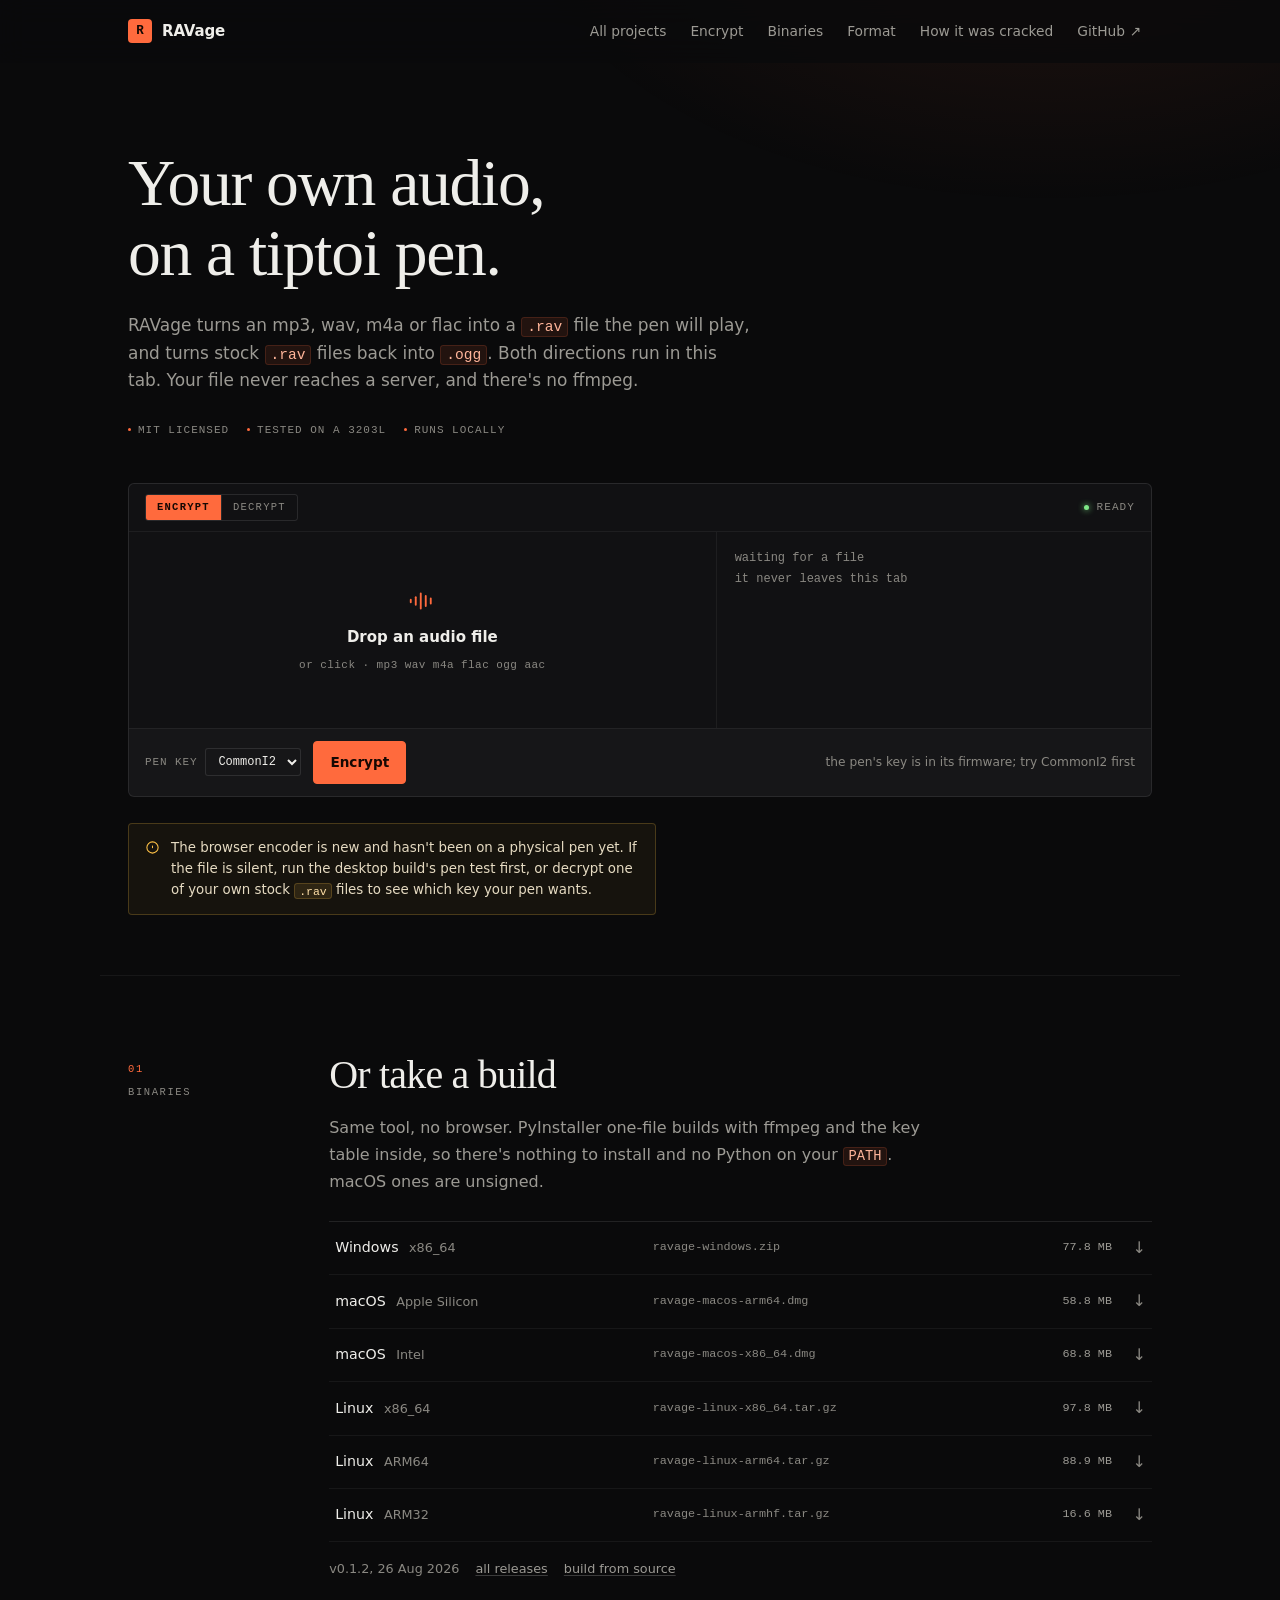
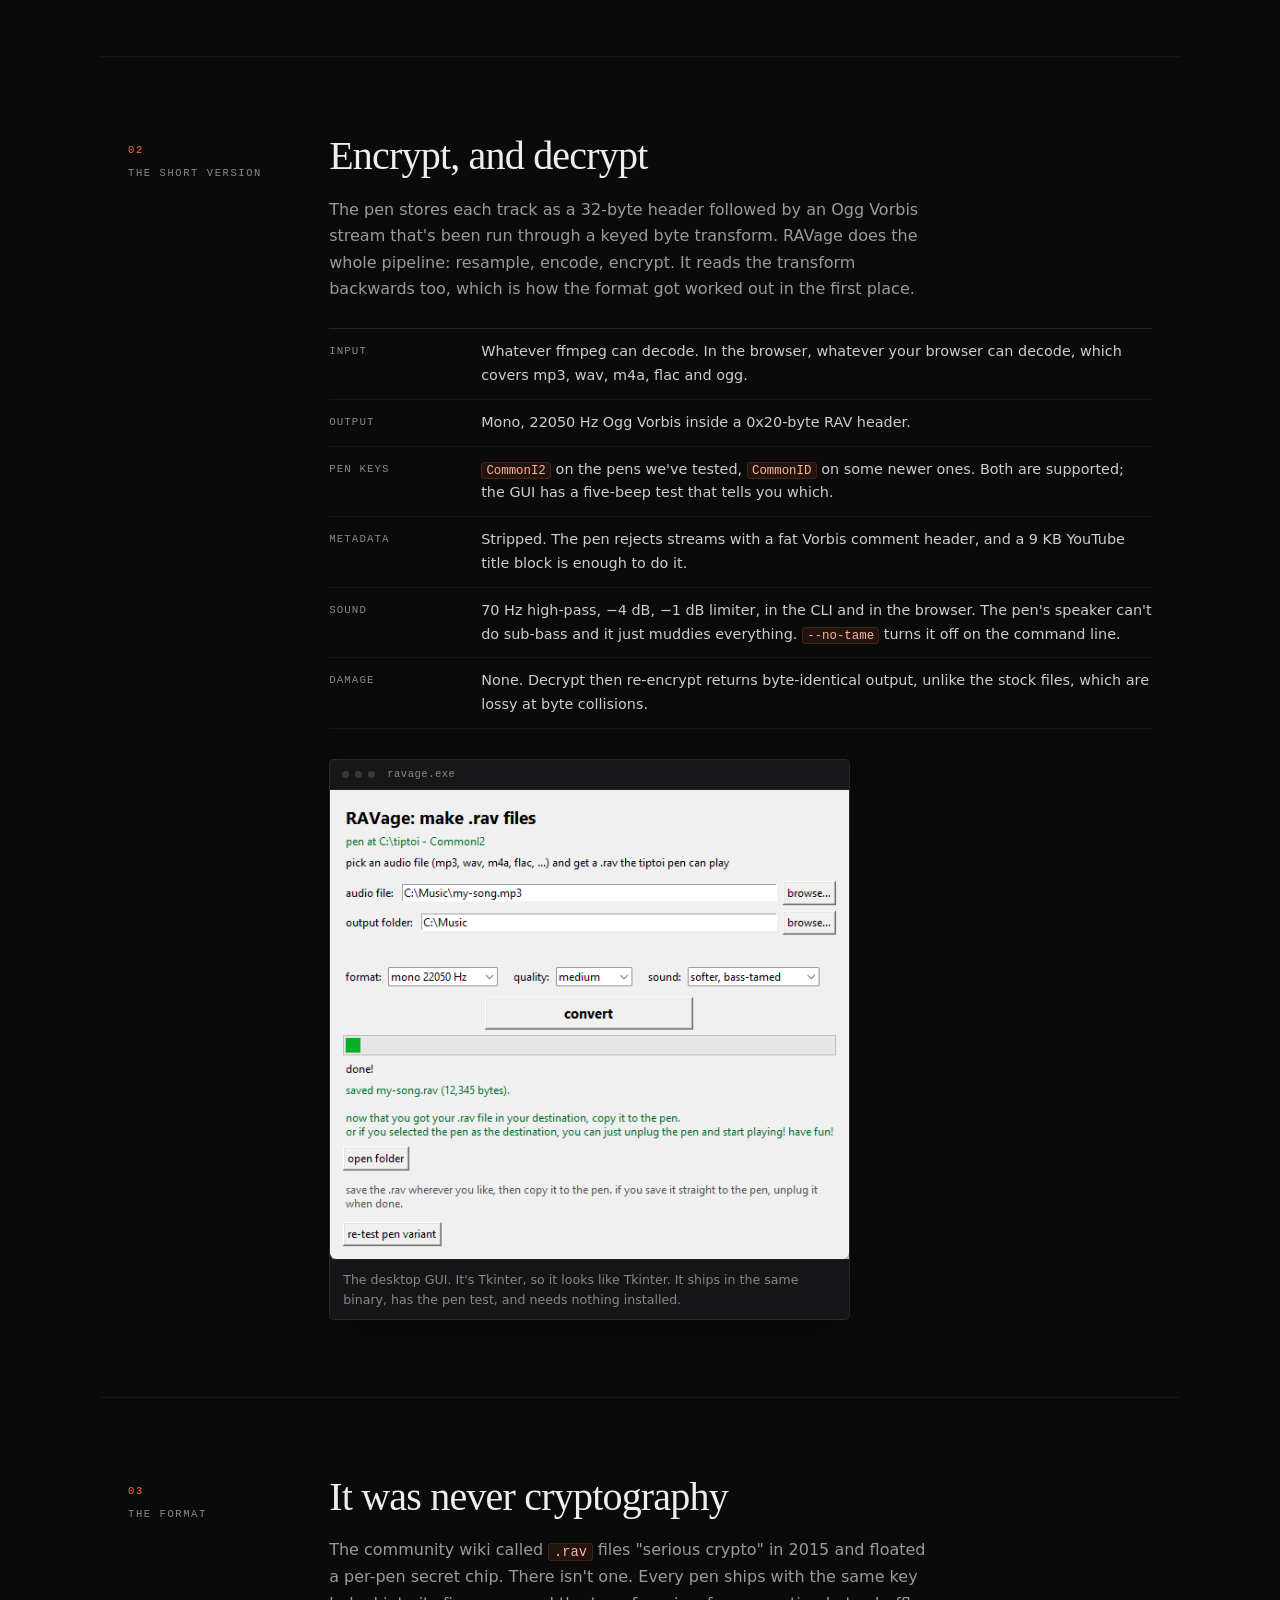
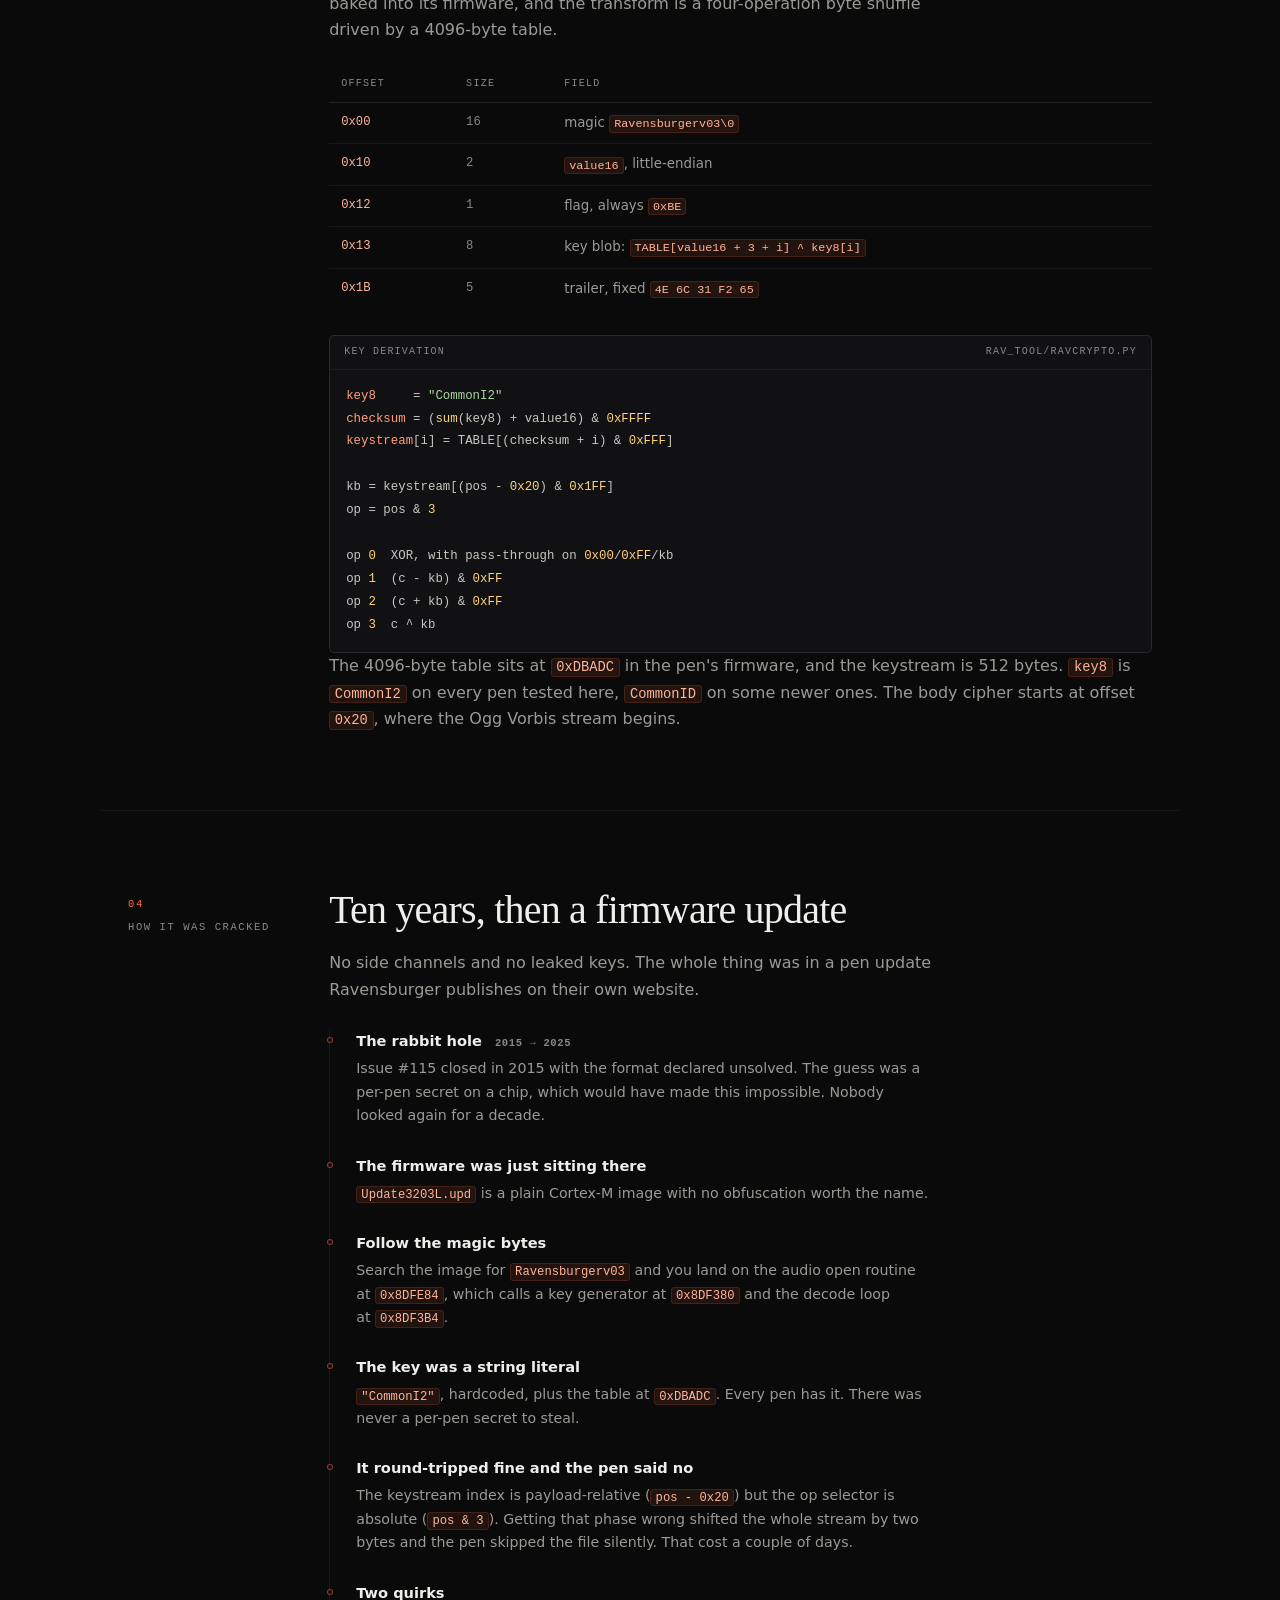
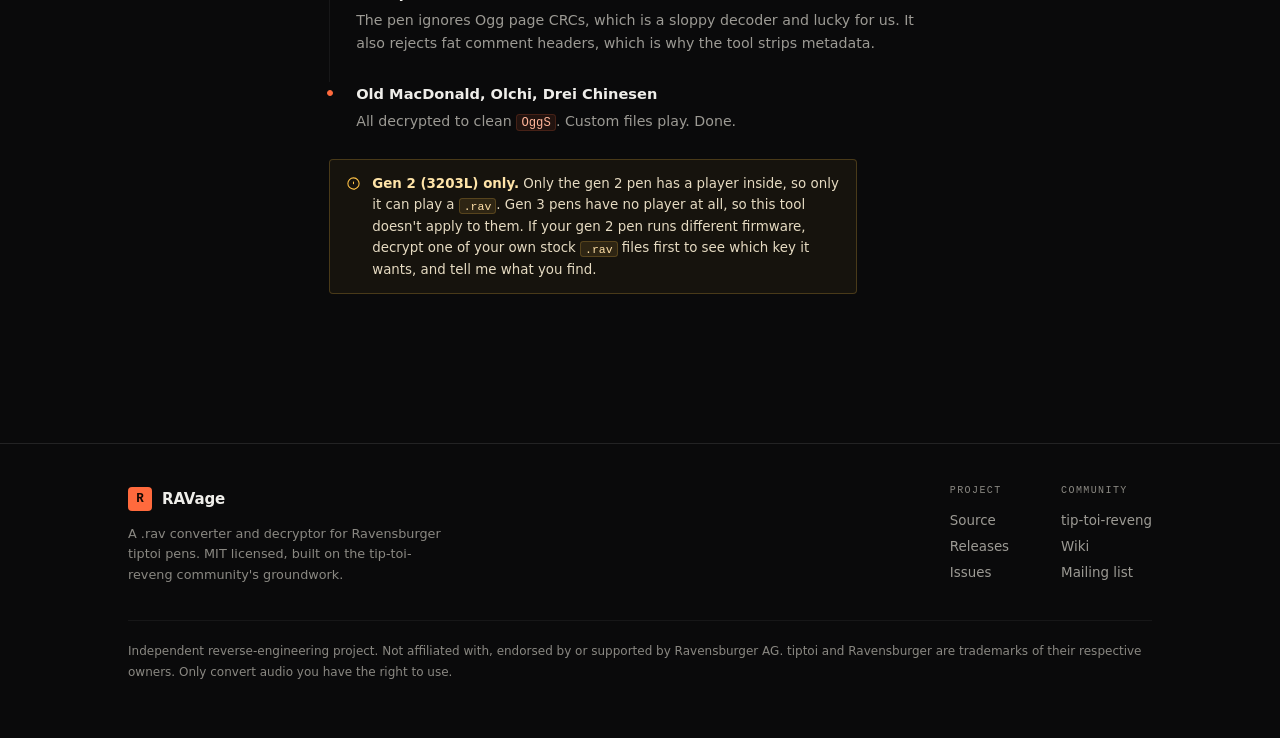
==== ravage/index.html @ 3dec19f1 "Copy the project site from the RAVage repo" ====
<!doctype html>
<html lang="en" class="no-js">
<head>
<meta charset="utf-8">
<meta name="viewport" content="width=device-width, initial-scale=1">

<title>RAVage: put your own audio on a tiptoi pen, in the browser</title>
<meta name="description" content="Convert mp3, wav, m4a or flac to .rav for a Ravensburger tiptoi pen, or decrypt stock .rav files back to ogg, in the browser. No server involved.">
<link rel="canonical" href="https://markthegamer108.github.io/ravage/">
<link rel="sitemap" type="application/xml" href="../sitemap.xml">
<meta name="theme-color" content="#0a0a0b">
<meta name="color-scheme" content="dark">
<meta name="google-site-verification" content="6Ea1DqhIRltL9ntr0jAxRYeOnjuvdR1SQRA4jJZ0wN4">

<meta property="og:type" content="website">
<meta property="og:title" content="RAVage: put your own audio on a tiptoi pen">
<meta property="og:description" content="Drop an audio file in the browser, get a .rav your tiptoi pen will play. Reverse-engineered from the pen's own firmware.">
<meta property="og:url" content="https://markthegamer108.github.io/ravage/">
<meta property="og:image" content="https://markthegamer108.github.io/ravage/og.png">
<meta property="og:image:width" content="1200">
<meta property="og:image:height" content="630">
<meta property="og:image:alt" content="RAVage: put your own audio on a tiptoi pen.">
<meta name="twitter:image" content="https://markthegamer108.github.io/ravage/og.png">
<meta name="twitter:card" content="summary_large_image">
<meta name="twitter:title" content="RAVage: put your own audio on a tiptoi pen">
<meta name="twitter:description" content="Drop an audio file in the browser, get a .rav your tiptoi pen will play.">
<meta name="twitter:image" content="https://markthegamer108.github.io/ravage/og.png">

<link rel="icon" href="data:image/svg+xml,%3Csvg xmlns='http://www.w3.org/2000/svg' viewBox='0 0 32 32'%3E%3Crect width='32' height='32' rx='4' fill='%230a0a0b'/%3E%3Cpath d='M7 24V8h7.4c3.4 0 5.6 1.9 5.6 5 0 2.3-1.2 4-3.2 4.6l4.2 6.4h-3.6l-3.7-5.9H10V24H7zm3-8.4h4.1c1.7 0 2.7-.9 2.7-2.5S15.8 11 14.1 11H10v4.6z' fill='%23ff6a3d'/%3E%3C/svg%3E">

<style>
:root{
  --bg:#0a0a0b;
  --surface:#111113;
  --surface-2:#161618;
  --line:rgba(255,255,255,.10);
  --line-soft:rgba(255,255,255,.055);
  --text:#efeeea;
  --muted:#9c9a94;
  --muted-2:#8a8882;
  --accent:#ff6a3d;
  --accent-soft:rgba(255,106,61,.10);
  --accent-line:rgba(255,106,61,.30);
  --max:1080px;
  --ease:cubic-bezier(.2,.7,.2,1);

  --sans:ui-sans-serif,system-ui,-apple-system,"Segoe UI",Roboto,"Helvetica Neue",Arial,sans-serif;
  --serif:"Iowan Old Style","Palatino Linotype",Palatino,"Book Antiqua",Georgia,"Times New Roman",serif;
  --mono:ui-monospace,"SF Mono",SFMono-Regular,Menlo,Consolas,"Liberation Mono",monospace;
}

*,*::before,*::after{box-sizing:border-box}
[hidden]{display:none!important}
html{-webkit-text-size-adjust:100%;scroll-behavior:smooth;scroll-padding-top:72px}
body{
  margin:0;background:var(--bg);color:var(--text);
  font-family:var(--sans);font-size:16px;line-height:1.65;
  -webkit-font-smoothing:antialiased;
}
body::before{
  content:"";position:fixed;inset:0;pointer-events:none;z-index:0;
  background:radial-gradient(52rem 30rem at 82% -12%,rgba(255,106,61,.10),transparent 65%);
}
img{max-width:100%;display:block;height:auto}
a{color:inherit}
::selection{background:rgba(255,106,61,.3);color:#fff}
:focus-visible{outline:2px solid var(--accent);outline-offset:3px;border-radius:2px}

.wrap{width:100%;max-width:var(--max);margin-inline:auto;padding-inline:28px;position:relative;z-index:1}

h1,h2,h3{margin:0;font-weight:400}
h1,h2{font-family:var(--serif);letter-spacing:-.02em;line-height:1.06;text-wrap:balance}
h1{font-size:clamp(2.5rem,5.6vw,4.1rem)}
h2{font-size:clamp(1.7rem,3.2vw,2.5rem);line-height:1.12}
h3{font-size:1rem;font-weight:600;letter-spacing:-.01em;line-height:1.4;font-family:var(--sans)}

p{margin:0 0 1.05em}
p:last-child{margin-bottom:0}
.lede{color:var(--muted);font-size:1.06rem;line-height:1.62;max-width:58ch;text-wrap:pretty}
.mono{font-family:var(--mono);font-size:.84em}

code{
  font-family:var(--mono);font-size:.86em;color:#ffb59a;
  background:var(--accent-soft);border:1px solid rgba(255,106,61,.16);
  padding:.06em .34em;border-radius:3px;
}
.sr-only{
  position:absolute;width:1px;height:1px;padding:0;margin:-1px;
  overflow:hidden;clip:rect(0,0,0,0);white-space:nowrap;border:0;
}

.nav{
  position:sticky;top:0;z-index:40;
  background:rgba(10,10,11,.82);
  backdrop-filter:blur(14px);-webkit-backdrop-filter:blur(14px);
  border-bottom:1px solid transparent;transition:border-color .25s var(--ease);
}
.nav[data-stuck="true"]{border-bottom-color:var(--line-soft)}
.nav__in{display:flex;align-items:center;justify-content:space-between;gap:24px;height:62px}

.brand{display:inline-flex;align-items:center;gap:10px;text-decoration:none;font-weight:600;font-size:15px;letter-spacing:-.01em}
.brand__mark{
  width:24px;height:24px;border-radius:4px;display:grid;place-items:center;
  background:var(--accent);color:#140803;font-family:var(--mono);font-size:12.5px;font-weight:700;
}
.nav__links{display:flex;align-items:center;gap:2px}
.nav__links a{
  text-decoration:none;color:var(--muted);font-size:13.8px;padding:7px 11px;border-radius:4px;
  transition:color .18s var(--ease),background .18s var(--ease);
}
.nav__links a:hover{color:var(--text);background:rgba(255,255,255,.05)}
@media (max-width:860px){.nav__links a:not(.nav__repo){display:none}}

.hero{padding-block:clamp(48px,7vw,86px) clamp(40px,5vw,60px)}
.hero h1{margin-bottom:24px}
.hero h1 em{font-style:italic;color:var(--accent)}
.hero__note{
  display:flex;flex-wrap:wrap;gap:6px 18px;margin-top:26px;
  font-family:var(--mono);font-size:11px;letter-spacing:.09em;text-transform:uppercase;color:var(--muted-2);
}
.hero__note span{display:inline-flex;align-items:center;gap:7px}
.hero__note i{width:3px;height:3px;border-radius:50%;background:var(--accent);display:block}

.conv{
  margin-top:clamp(30px,4vw,44px);
  border:1px solid var(--line);
  background:var(--surface);
  border-radius:6px;
  overflow:hidden;
}
.conv__bar{
  display:flex;align-items:center;justify-content:space-between;gap:16px;
  padding:10px 16px;border-bottom:1px solid var(--line-soft);
  font-family:var(--mono);font-size:11px;letter-spacing:.1em;text-transform:uppercase;color:var(--muted-2);
}
.conv__bar span{display:inline-flex;align-items:center;gap:7px}
.conv__bar span::before{
  content:"";width:5px;height:5px;border-radius:50%;background:#7ee787;box-shadow:0 0 6px #7ee787;
}
.modes{display:inline-flex;border:1px solid var(--line);border-radius:3px;overflow:hidden}
.mode{
  font:inherit;font-family:var(--mono);font-size:10.5px;letter-spacing:.12em;text-transform:uppercase;
  padding:4px 11px;background:transparent;color:var(--muted-2);border:0;cursor:pointer;
  transition:background .18s var(--ease),color .18s var(--ease);
}
.mode+.mode{border-left:1px solid var(--line)}
.mode[aria-pressed="true"]{background:var(--accent);color:#160803;font-weight:600}
.mode:hover:not([aria-pressed="true"]){color:var(--text);background:rgba(255,255,255,.045)}
.mode:disabled{opacity:.5;cursor:not-allowed}
.mode:focus-visible{outline:2px solid var(--accent);outline-offset:-2px}

.conv__body{display:grid;grid-template-columns:1.15fr .85fr;min-height:196px}
@media (max-width:760px){.conv__body{grid-template-columns:1fr}}

.conv__drop{
  display:flex;flex-direction:column;align-items:center;justify-content:center;gap:7px;
  padding:34px 24px;border-right:1px solid var(--line-soft);
  cursor:pointer;text-align:center;
  transition:background .2s var(--ease);
}
.conv__drop:hover,.conv__drop[data-over="true"]{background:rgba(255,106,61,.055)}
.conv__drop b{font-size:15px;font-weight:600}
.conv__drop small{color:var(--muted-2);font-family:var(--mono);font-size:11px;letter-spacing:.04em}
.conv__drop svg{width:30px;height:30px;stroke:var(--accent);fill:none;stroke-width:1.5;stroke-linecap:round;stroke-linejoin:round;margin-bottom:2px}
@media (max-width:760px){.conv__drop{border-right:0;border-bottom:1px solid var(--line-soft)}}

.conv__log{
  padding:16px 18px;font-family:var(--mono);font-size:12px;line-height:1.75;
  overflow-y:auto;max-height:220px;color:var(--muted);
}
.conv__log p{margin:0;white-space:pre-wrap;word-break:break-word}
.conv__log .l-prompt{color:var(--accent)}
.conv__log .l-dim{color:var(--muted-2)}
.conv__log .l-ok{color:#7ee787}
.conv__log .l-err{color:#ff7b72}

.conv__foot{
  display:flex;flex-wrap:wrap;align-items:center;gap:12px;
  padding:12px 16px;border-top:1px solid var(--line-soft);background:rgba(255,255,255,.018);
}
.conv__foot label{
  font-family:var(--mono);font-size:11px;letter-spacing:.08em;text-transform:uppercase;color:var(--muted-2);
  display:inline-flex;align-items:center;gap:8px;
}
select{
  font:inherit;font-family:var(--mono);font-size:12px;
  background:var(--surface-2);color:var(--text);
  border:1px solid var(--line);border-radius:3px;padding:5px 8px;cursor:pointer;
}
.conv__spacer{flex:1}
.conv__hint{font-size:12.2px;color:var(--muted-2);margin:0}

.btn{
  display:inline-flex;align-items:center;justify-content:center;gap:8px;
  padding:9px 16px;border-radius:4px;border:1px solid var(--line);
  background:transparent;color:var(--text);
  font:inherit;font-size:13.6px;font-weight:500;text-decoration:none;cursor:pointer;white-space:nowrap;
  transition:background .18s var(--ease),border-color .18s var(--ease),color .18s var(--ease);
}
.btn:hover{background:rgba(255,255,255,.055);border-color:rgba(255,255,255,.2)}
.btn:disabled{opacity:.42;cursor:not-allowed}
.btn--solid{background:var(--accent);border-color:var(--accent);color:#160803;font-weight:600}
.btn--solid:hover{background:#ff7d55;border-color:#ff7d55}
.btn--solid:disabled{background:var(--accent);border-color:var(--accent)}
.btn svg{width:15px;height:15px;flex:none}

.sec{
  display:grid;grid-template-columns:150px minmax(0,1fr);
  gap:clamp(20px,4vw,56px);
  padding-block:clamp(46px,6vw,80px);
  border-top:1px solid var(--line-soft);
}
.sec>*{min-width:0}
@media (max-width:820px){
  .sec{grid-template-columns:1fr;gap:18px}
}
.rail{
  font-family:var(--mono);font-size:10.5px;letter-spacing:.15em;text-transform:uppercase;
  color:var(--muted-2);padding-top:8px;
}
.rail b{display:block;color:var(--accent);font-weight:500;margin-bottom:6px}

.sec h2{margin-bottom:18px}
.sec h2+p{max-width:60ch}
.sec p{color:var(--muted);text-wrap:pretty}

.bins{list-style:none;margin:26px 0 0;padding:0;border-top:1px solid var(--line)}
.bins li{border-bottom:1px solid var(--line-soft)}
.bins a{
  display:grid;grid-template-columns:1.05fr 1.25fr 84px 20px;
  align-items:center;gap:14px;padding:13px 6px;text-decoration:none;
  transition:background .16s var(--ease),padding .16s var(--ease);
}
.bins a:hover{background:rgba(255,255,255,.035);padding-inline:12px}
.bins__os{font-size:14.2px;font-weight:500}
.bins__os em{font-style:normal;color:var(--muted-2);font-weight:400;font-size:12.8px;margin-left:6px}
.bins__file{font-family:var(--mono);font-size:11.8px;color:var(--muted-2);overflow:hidden;text-overflow:ellipsis;white-space:nowrap}
.bins__size{font-family:var(--mono);font-size:11.8px;color:var(--muted);text-align:right}
.bins__arrow{color:var(--muted-2);text-align:right;transition:color .16s var(--ease),transform .16s var(--ease)}
.bins a:hover .bins__arrow{color:var(--accent);transform:translateY(2px)}
@media (max-width:640px){
  .bins a{grid-template-columns:1fr auto 16px;gap:10px;row-gap:2px}
  .bins__file{grid-column:1/-1;grid-row:2;font-size:11px}
  .bins__size{text-align:right}
}
.bins__foot{
  margin-top:16px;font-size:12.8px;color:var(--muted-2);
  display:flex;flex-wrap:wrap;gap:4px 16px;
}
.bins__foot a{color:var(--muted);text-decoration:underline;text-underline-offset:2px;text-decoration-color:rgba(255,255,255,.2)}
.bins__foot a:hover{color:var(--accent)}

.spec-list{margin:26px 0 0;display:grid;gap:0;border-top:1px solid var(--line)}
.spec-list div{
  display:grid;grid-template-columns:132px minmax(0,1fr);gap:20px;
  padding:11px 0;border-bottom:1px solid var(--line-soft);
}
@media (max-width:560px){.spec-list div{grid-template-columns:1fr;gap:2px}}
.spec-list dt{
  font-family:var(--mono);font-size:10.8px;letter-spacing:.1em;text-transform:uppercase;
  color:var(--muted-2);padding-top:3px;
}
.spec-list dd{margin:0;font-size:14.4px;color:#cfcdc7}

.figure{
  margin:30px 0 0;max-width:521px;
  border:1px solid var(--line);border-radius:5px;overflow:hidden;background:var(--surface);
  box-shadow:0 18px 44px -26px rgba(0,0,0,.9);
}
.figure__bar{
  display:flex;align-items:center;gap:6px;height:30px;padding:0 12px;
  border-bottom:1px solid var(--line-soft);background:rgba(255,255,255,.025);
}
.figure__bar i{width:7px;height:7px;border-radius:50%;background:rgba(255,255,255,.14)}
.figure__bar span{margin-left:6px;font-family:var(--mono);font-size:10.5px;color:var(--muted-2);letter-spacing:.05em}
.figure img{width:100%}
.figure figcaption{
  padding:10px 13px;border-top:1px solid var(--line-soft);background:rgba(255,255,255,.015);
  font-size:12.6px;line-height:1.55;color:var(--muted-2);
}

.tbl{width:100%;border-collapse:collapse;margin-top:24px;font-size:13.4px}
.tbl th,.tbl td{text-align:left;padding:9px 12px;border-bottom:1px solid var(--line-soft);vertical-align:top}
.tbl thead th{
  font-family:var(--mono);font-size:10px;letter-spacing:.13em;text-transform:uppercase;
  color:var(--muted-2);font-weight:500;border-bottom-color:var(--line);
}
.tbl td:first-child{font-family:var(--mono);color:#ffb59a;white-space:nowrap;font-size:12.2px}
.tbl td:nth-child(2){font-family:var(--mono);color:var(--muted-2);white-space:nowrap;font-size:12.2px}
.tbl td:last-child{color:var(--muted)}
.tbl tbody tr:last-child td{border-bottom:0}
.tbl code{font-size:.88em}
@media (max-width:560px){
  .tbl th:nth-child(2),.tbl td:nth-child(2){display:none}
  .tbl th,.tbl td{padding:8px 9px}
}

.code{
  margin-top:26px;border:1px solid var(--line);border-radius:5px;background:var(--surface);overflow:hidden;
}
.code__head{
  display:flex;justify-content:space-between;gap:12px;padding:8px 14px;
  border-bottom:1px solid var(--line-soft);
  font-family:var(--mono);font-size:10px;letter-spacing:.12em;text-transform:uppercase;color:var(--muted-2);
}
.code pre{
  margin:0;padding:15px 16px;overflow-x:auto;
  font-family:var(--mono);font-size:12.4px;line-height:1.85;color:#c9c7c1;tab-size:2;
}
.code .k{color:#ff9d7d}
.code .s{color:#a8d5a2}
.code .n{color:#ffd479}

.tl{list-style:none;margin:26px 0 0;padding:0}
.tl li{position:relative;padding:0 0 26px 26px;border-left:1px solid var(--line-soft)}
.tl li:last-child{border-left-color:transparent;padding-bottom:0}
.tl li::before{
  content:"";position:absolute;left:-3.5px;top:8px;width:6px;height:6px;border-radius:50%;
  background:var(--bg);border:1px solid rgba(255,106,61,.55);
}
.tl li:last-child::before{background:var(--accent);border-color:var(--accent)}
.tl b{display:block;font-size:14.6px;font-weight:600;margin-bottom:4px}
.tl b em{font-style:normal;font-family:var(--mono);font-size:10.5px;color:var(--muted-2);margin-left:8px;letter-spacing:.06em}
.tl p{margin:0;font-size:14.2px;max-width:64ch}

.note{
  display:flex;gap:11px;margin-top:26px;padding:13px 16px;max-width:62ch;
  border:1px solid rgba(255,194,71,.22);border-radius:4px;background:rgba(255,194,71,.05);
  font-size:13.4px;color:#e6dbc2;line-height:1.6;
}
.note svg{width:15px;height:15px;flex:none;margin-top:3px;stroke:#ffc247;fill:none;stroke-width:1.7}
.note b{color:#ffe4a8;font-weight:600}
.note code{color:#ffe0a8;background:rgba(255,194,71,.1);border-color:rgba(255,194,71,.2)}

.footer{border-top:1px solid var(--line);padding-block:40px 56px;margin-top:clamp(40px,6vw,72px)}
.footer__in{display:flex;flex-wrap:wrap;gap:32px;justify-content:space-between;align-items:flex-start}
.footer__brand{max-width:32ch}
.footer__brand p{color:var(--muted-2);font-size:12.8px;margin:12px 0 0;line-height:1.6}
.footer__cols{display:flex;gap:52px;flex-wrap:wrap}
.footer__col h3{
  font-family:var(--mono);font-size:10px;letter-spacing:.14em;text-transform:uppercase;
  color:var(--muted-2);font-weight:500;margin:0 0 10px;
}
.footer__col a{display:block;text-decoration:none;color:var(--muted);font-size:13.4px;padding:2px 0;transition:color .16s var(--ease)}
.footer__col a:hover{color:var(--accent)}
.footer__legal{
  margin-top:34px;padding-top:20px;border-top:1px solid var(--line-soft);
  color:var(--muted-2);font-size:12px;line-height:1.7;
}

.js .reveal{opacity:0;transform:translateY(10px);transition:opacity .6s var(--ease),transform .6s var(--ease)}
.js .reveal.in{opacity:1;transform:none}
@media (prefers-reduced-motion:reduce){
  html{scroll-behavior:auto}
  .js .reveal{opacity:1;transform:none;transition:none}
  *{animation-duration:.001ms!important;transition-duration:.001ms!important}
}
</style>
</head>

<body>

<header class="nav" id="nav">
  <div class="wrap nav__in">
    <a class="brand" href="#top"><span class="brand__mark">R</span> RAVage</a>
    <nav class="nav__links" aria-label="Sections">
      <a href="/">All projects</a>
      <a href="#convert">Encrypt</a>
      <a href="#binaries">Binaries</a>
      <a href="#format">Format</a>
      <a href="#crack">How it was cracked</a>
      <a class="nav__repo" href="https://github.com/Markthegamer108/RAVage" rel="noopener">GitHub ↗</a>
    </nav>
  </div>
</header>

<main id="top">

  <section class="wrap hero" id="convert">
    <h1>Your own audio,<br>on a tiptoi pen.</h1>

    <p class="lede">
      RAVage turns an mp3, wav, m4a or flac into a <code>.rav</code> file the pen will
      play, and turns stock <code>.rav</code> files back into <code>.ogg</code>. Both
      directions run in this tab. Your file never reaches a server, and there's no ffmpeg.
    </p>

    <div class="hero__note">
      <span><i></i>MIT licensed</span>
      <span><i></i>Tested on a 3203L</span>
      <span><i></i>Runs locally</span>
    </div>

    <div class="conv" id="conv">
      <div class="conv__bar">
        <div class="modes" role="group" aria-label="Mode">
          <button type="button" class="mode" id="mode-encrypt" aria-pressed="true">Encrypt</button>
          <button type="button" class="mode" id="mode-decrypt" aria-pressed="false">Decrypt</button>
        </div>
        <span id="conv-status">ready</span>
      </div>

      <div class="conv__body">
        <label class="conv__drop" id="drop" for="file">
          <svg viewBox="0 0 24 24" aria-hidden="true"><path d="M3 11v2"/><path d="M7 9v6"/><path d="M11 6v12"/><path d="M15 8v8"/><path d="M19 10v4"/></svg>
          <b id="drop-title">Drop an audio file</b>
          <small id="drop-sub">or click · mp3 wav m4a flac ogg aac</small>
          <input type="file" id="file" accept="audio/*,.mp3,.wav,.m4a,.flac,.ogg,.aac,.aiff" hidden>
        </label>

        <div class="conv__log" id="log" aria-live="polite">
          <p class="l-dim">waiting for a file</p>
          <p class="l-dim">it never leaves this tab</p>
        </div>
      </div>

      <div class="conv__foot">
        <label for="key" id="keyrow">pen key
          <select id="key">
            <option value="CommonI2">CommonI2</option>
            <option value="CommonID">CommonID</option>
          </select>
        </label>
        <button class="btn btn--solid" id="go">Encrypt</button>
        <a class="btn" id="save" hidden download>Download .rav</a>
        <span class="conv__spacer"></span>
        <p class="conv__hint" id="hint">the pen's key is in its firmware; try CommonI2 first</p>
      </div>
    </div>

    <div class="note">
      <svg viewBox="0 0 24 24" aria-hidden="true"><path d="M12 9v4"/><path d="M12 17h.01"/><circle cx="12" cy="12" r="9"/></svg>
      <div>
        The browser encoder is new and hasn't been on a physical pen yet. If the file is
        silent, run the desktop build's pen test first, or decrypt one of your own stock
        <code>.rav</code> files to see which key your pen wants.
      </div>
    </div>
  </section>

  <section class="wrap sec reveal" id="binaries">
    <div class="rail"><b>01</b>Binaries</div>
    <div>
      <h2>Or take a build</h2>
      <p>
        Same tool, no browser. PyInstaller one-file builds with ffmpeg and the key
        table inside, so there's nothing to install and no Python on your <code>PATH</code>.
        macOS ones are unsigned.
      </p>

      <ul class="bins">
        <li><a href="https://github.com/Markthegamer108/RAVage/releases/download/v0.1.2/ravage-windows.zip">
          <span class="bins__os">Windows <em>x86_64</em></span>
          <span class="bins__file">ravage-windows.zip</span>
          <span class="bins__size">77.8 MB</span>
          <span class="bins__arrow">↓</span>
        </a></li>
        <li><a href="https://github.com/Markthegamer108/RAVage/releases/download/v0.1.2/ravage-macos-arm64.dmg">
          <span class="bins__os">macOS <em>Apple Silicon</em></span>
          <span class="bins__file">ravage-macos-arm64.dmg</span>
          <span class="bins__size">58.8 MB</span>
          <span class="bins__arrow">↓</span>
        </a></li>
        <li><a href="https://github.com/Markthegamer108/RAVage/releases/download/v0.1.2/ravage-macos-x86_64.dmg">
          <span class="bins__os">macOS <em>Intel</em></span>
          <span class="bins__file">ravage-macos-x86_64.dmg</span>
          <span class="bins__size">68.8 MB</span>
          <span class="bins__arrow">↓</span>
        </a></li>
        <li><a href="https://github.com/Markthegamer108/RAVage/releases/download/v0.1.2/ravage-linux-x86_64.tar.gz">
          <span class="bins__os">Linux <em>x86_64</em></span>
          <span class="bins__file">ravage-linux-x86_64.tar.gz</span>
          <span class="bins__size">97.8 MB</span>
          <span class="bins__arrow">↓</span>
        </a></li>
        <li><a href="https://github.com/Markthegamer108/RAVage/releases/download/v0.1.2/ravage-linux-arm64.tar.gz">
          <span class="bins__os">Linux <em>ARM64</em></span>
          <span class="bins__file">ravage-linux-arm64.tar.gz</span>
          <span class="bins__size">88.9 MB</span>
          <span class="bins__arrow">↓</span>
        </a></li>
        <li><a href="https://github.com/Markthegamer108/RAVage/releases/download/v0.1.2/ravage-linux-armhf.tar.gz">
          <span class="bins__os">Linux <em>ARM32</em></span>
          <span class="bins__file">ravage-linux-armhf.tar.gz</span>
          <span class="bins__size">16.6 MB</span>
          <span class="bins__arrow">↓</span>
        </a></li>
      </ul>

      <div class="bins__foot">
        <span>v0.1.2, 26 Aug 2026</span>
        <a href="https://github.com/Markthegamer108/RAVage/releases">all releases</a>
        <a href="https://github.com/Markthegamer108/RAVage#readme">build from source</a>
      </div>
    </div>
  </section>

  <section class="wrap sec reveal">
    <div class="rail"><b>02</b>The short version</div>
    <div>
      <h2>Encrypt, and decrypt</h2>
      <p>
        The pen stores each track as a 32-byte header followed by an Ogg Vorbis stream
        that's been run through a keyed byte transform. RAVage does the whole pipeline:
        resample, encode, encrypt. It reads the transform backwards too, which is how
        the format got worked out in the first place.
      </p>

      <dl class="spec-list">
        <div><dt>Input</dt><dd>Whatever ffmpeg can decode. In the browser, whatever your browser can decode, which covers mp3, wav, m4a, flac and ogg.</dd></div>
        <div><dt>Output</dt><dd>Mono, 22050 Hz Ogg Vorbis inside a 0x20-byte RAV header.</dd></div>
        <div><dt>Pen keys</dt><dd><code>CommonI2</code> on the pens we've tested, <code>CommonID</code> on some newer ones. Both are supported; the GUI has a five-beep test that tells you which.</dd></div>
        <div><dt>Metadata</dt><dd>Stripped. The pen rejects streams with a fat Vorbis comment header, and a 9 KB YouTube title block is enough to do it.</dd></div>
        <div><dt>Sound</dt><dd>70 Hz high-pass, −4 dB, −1 dB limiter, in the CLI and in the browser. The pen's speaker can't do sub-bass and it just muddies everything. <code>--no-tame</code> turns it off on the command line.</dd></div>
        <div><dt>Damage</dt><dd>None. Decrypt then re-encrypt returns byte-identical output, unlike the stock files, which are lossy at byte collisions.</dd></div>
      </dl>

      <figure class="figure">
        <div class="figure__bar" aria-hidden="true"><i></i><i></i><i></i><span>ravage.exe</span></div>
        <img src="gui.png" width="521" height="461" loading="lazy" decoding="async"
             alt="RAVage desktop GUI: audio file and output folder fields, format and quality selectors, a sound-shaping menu, and a convert button.">
        <figcaption>The desktop GUI. It's Tkinter, so it looks like Tkinter. It ships in the same binary, has the pen test, and needs nothing installed.</figcaption>
      </figure>
    </div>
  </section>

  <section class="wrap sec reveal" id="format">
    <div class="rail"><b>03</b>The format</div>
    <div>
      <h2>It was never cryptography</h2>
      <p>
        The community wiki called <code>.rav</code> files "serious crypto" in 2015 and
        floated a per-pen secret chip. There isn't one. Every pen ships with the same key
        baked into its firmware, and the transform is a four-operation byte shuffle driven
        by a 4096-byte table.
      </p>

      <table class="tbl">
        <caption class="sr-only">RAV header layout</caption>
        <thead><tr><th scope="col">Offset</th><th scope="col">Size</th><th scope="col">Field</th></tr></thead>
        <tbody>
          <tr><td>0x00</td><td>16</td><td>magic <code>Ravensburgerv03\0</code></td></tr>
          <tr><td>0x10</td><td>2</td><td><code>value16</code>, little-endian</td></tr>
          <tr><td>0x12</td><td>1</td><td>flag, always <code>0xBE</code></td></tr>
          <tr><td>0x13</td><td>8</td><td>key blob: <code>TABLE[value16 + 3 + i] ^ key8[i]</code></td></tr>
          <tr><td>0x1B</td><td>5</td><td>trailer, fixed <code>4E 6C 31 F2 65</code></td></tr>
        </tbody>
      </table>

      <div class="code">
        <div class="code__head"><span>key derivation</span><span>rav_tool/ravcrypto.py</span></div>
<pre><span class="k">key8</span>     = <span class="s">"CommonI2"</span>
<span class="k">checksum</span> = (<span class="n">sum</span>(key8) + value16) &amp; <span class="n">0xFFFF</span>
<span class="k">keystream</span>[i] = TABLE[(checksum + i) &amp; <span class="n">0xFFF</span>]

kb = keystream[(pos - <span class="n">0x20</span>) &amp; <span class="n">0x1FF</span>]
op = pos &amp; <span class="n">3</span>

op <span class="n">0</span>  XOR, with pass-through on <span class="n">0x00</span>/<span class="n">0xFF</span>/kb
op <span class="n">1</span>  (c - kb) &amp; <span class="n">0xFF</span>
op <span class="n">2</span>  (c + kb) &amp; <span class="n">0xFF</span>
op <span class="n">3</span>  c ^ kb</pre>
      </div>

      <p>
        The 4096-byte table sits at <code>0xDBADC</code> in the pen's firmware, and the
        keystream is 512 bytes. <code>key8</code> is <code>CommonI2</code> on every pen tested
        here, <code>CommonID</code> on some newer ones. The body cipher starts at offset
        <code>0x20</code>, where the Ogg Vorbis stream begins.
      </p>
    </div>
  </section>

  <section class="wrap sec reveal" id="crack">
    <div class="rail"><b>04</b>How it was cracked</div>
    <div>
      <h2>Ten years, then a firmware update</h2>
      <p>
        No side channels and no leaked keys. The whole thing was in a pen update
        Ravensburger publishes on their own website.
      </p>

      <ol class="tl">
        <li>
          <b>The rabbit hole <em>2015 → 2025</em></b>
          <p>Issue #115 closed in 2015 with the format declared unsolved. The guess was a per-pen secret on a chip, which would have made this impossible. Nobody looked again for a decade.</p>
        </li>
        <li>
          <b>The firmware was just sitting there</b>
          <p><code>Update3203L.upd</code> is a plain Cortex-M image with no obfuscation worth the name.</p>
        </li>
        <li>
          <b>Follow the magic bytes</b>
          <p>Search the image for <code>Ravensburgerv03</code> and you land on the audio open routine at <code>0x8DFE84</code>, which calls a key generator at <code>0x8DF380</code> and the decode loop at <code>0x8DF3B4</code>.</p>
        </li>
        <li>
          <b>The key was a string literal</b>
          <p><code>"CommonI2"</code>, hardcoded, plus the table at <code>0xDBADC</code>. Every pen has it. There was never a per-pen secret to steal.</p>
        </li>
        <li>
          <b>It round-tripped fine and the pen said no</b>
          <p>The keystream index is payload-relative (<code>pos - 0x20</code>) but the op selector is absolute (<code>pos &amp; 3</code>). Getting that phase wrong shifted the whole stream by two bytes and the pen skipped the file silently. That cost a couple of days.</p>
        </li>
        <li>
          <b>Two quirks</b>
          <p>The pen ignores Ogg page CRCs, which is a sloppy decoder and lucky for us. It also rejects fat comment headers, which is why the tool strips metadata.</p>
        </li>
        <li>
          <b>Old MacDonald, Olchi, Drei Chinesen</b>
          <p>All decrypted to clean <code>OggS</code>. Custom files play. Done.</p>
        </li>
      </ol>

      <div class="note">
        <svg viewBox="0 0 24 24" aria-hidden="true"><path d="M12 9v4"/><path d="M12 17h.01"/><circle cx="12" cy="12" r="9"/></svg>
        <div>
          <b>Gen 2 (3203L) only.</b> Only the gen 2 pen has a player inside, so only it
         can play a <code>.rav</code>. Gen 3 pens have no player at all, so this tool
         doesn't apply to them. If your gen 2 pen runs different firmware, decrypt one
         of your own stock <code>.rav</code> files first to see which key it wants, and
         tell me what you find.
        </div>
      </div>
    </div>
  </section>
</main>

<footer class="footer">
  <div class="wrap">
    <div class="footer__in">
      <div class="footer__brand">
        <a class="brand" href="#top"><span class="brand__mark">R</span> RAVage</a>
        <p>A .rav converter and decryptor for Ravensburger tiptoi pens. MIT licensed, built on the tip-toi-reveng community's groundwork.</p>
      </div>
      <div class="footer__cols">
        <div class="footer__col">
          <h3>Project</h3>
          <a href="https://github.com/Markthegamer108/RAVage">Source</a>
          <a href="https://github.com/Markthegamer108/RAVage/releases">Releases</a>
          <a href="https://github.com/Markthegamer108/RAVage/issues">Issues</a>
        </div>
        <div class="footer__col">
          <h3>Community</h3>
          <a href="https://github.com/entropia/tip-toi-reveng">tip-toi-reveng</a>
          <a href="https://github.com/entropia/tip-toi-reveng/wiki">Wiki</a>
          <a href="https://lists.nomeata.de/mailman/listinfo/tiptoi">Mailing list</a>
        </div>
      </div>
    </div>
    <p class="footer__legal">
      Independent reverse-engineering project. Not affiliated with, endorsed by or supported
      by Ravensburger AG. tiptoi and Ravensburger are trademarks of their respective owners.
      Only convert audio you have the right to use.
    </p>
  </div>
</footer>

<script type="application/ld+json">
{
  "@context": "https://schema.org",
  "@type": "SoftwareApplication",
  "name": "RAVage",
  "description": "Converts audio files to .rav for Ravensburger tiptoi pens in the browser or from the command line, and decrypts stock .rav files back to Ogg Vorbis.",
  "applicationCategory": "MultimediaApplication",
  "operatingSystem": "Any (browser), Windows, macOS, Linux",
  "url": "https://markthegamer108.github.io/ravage/",
  "codeRepository": "https://github.com/Markthegamer108/RAVage",
  "downloadUrl": "https://github.com/Markthegamer108/RAVage/releases/latest",
  "license": "https://opensource.org/licenses/MIT",
  "softwareVersion": "0.1.2",
  "offers": { "@type": "Offer", "price": "0", "priceCurrency": "USD" }
}
</script>

<script>
document.documentElement.classList.remove('no-js');
document.documentElement.classList.add('js');

(function () {
  var nav = document.getElementById('nav');
  var onScroll = function () { nav.dataset.stuck = window.scrollY > 6 ? 'true' : 'false'; };
  onScroll();
  window.addEventListener('scroll', onScroll, { passive: true });

  var reduce = window.matchMedia('(prefers-reduced-motion: reduce)').matches;
  var items = document.querySelectorAll('.reveal');
  if (reduce || !('IntersectionObserver' in window)) {
    items.forEach(function (el) { el.classList.add('in'); });
  } else {
    var io = new IntersectionObserver(function (es) {
      es.forEach(function (e) {
        if (e.isIntersecting) { e.target.classList.add('in'); io.unobserve(e.target); }
      });
    }, { rootMargin: '0px 0px -6% 0px', threshold: 0.04 });
    items.forEach(function (el) { io.observe(el); });
  }
})();
</script>

<script type="module" src="app.js?v=20261031"></script>
</body>
</html>
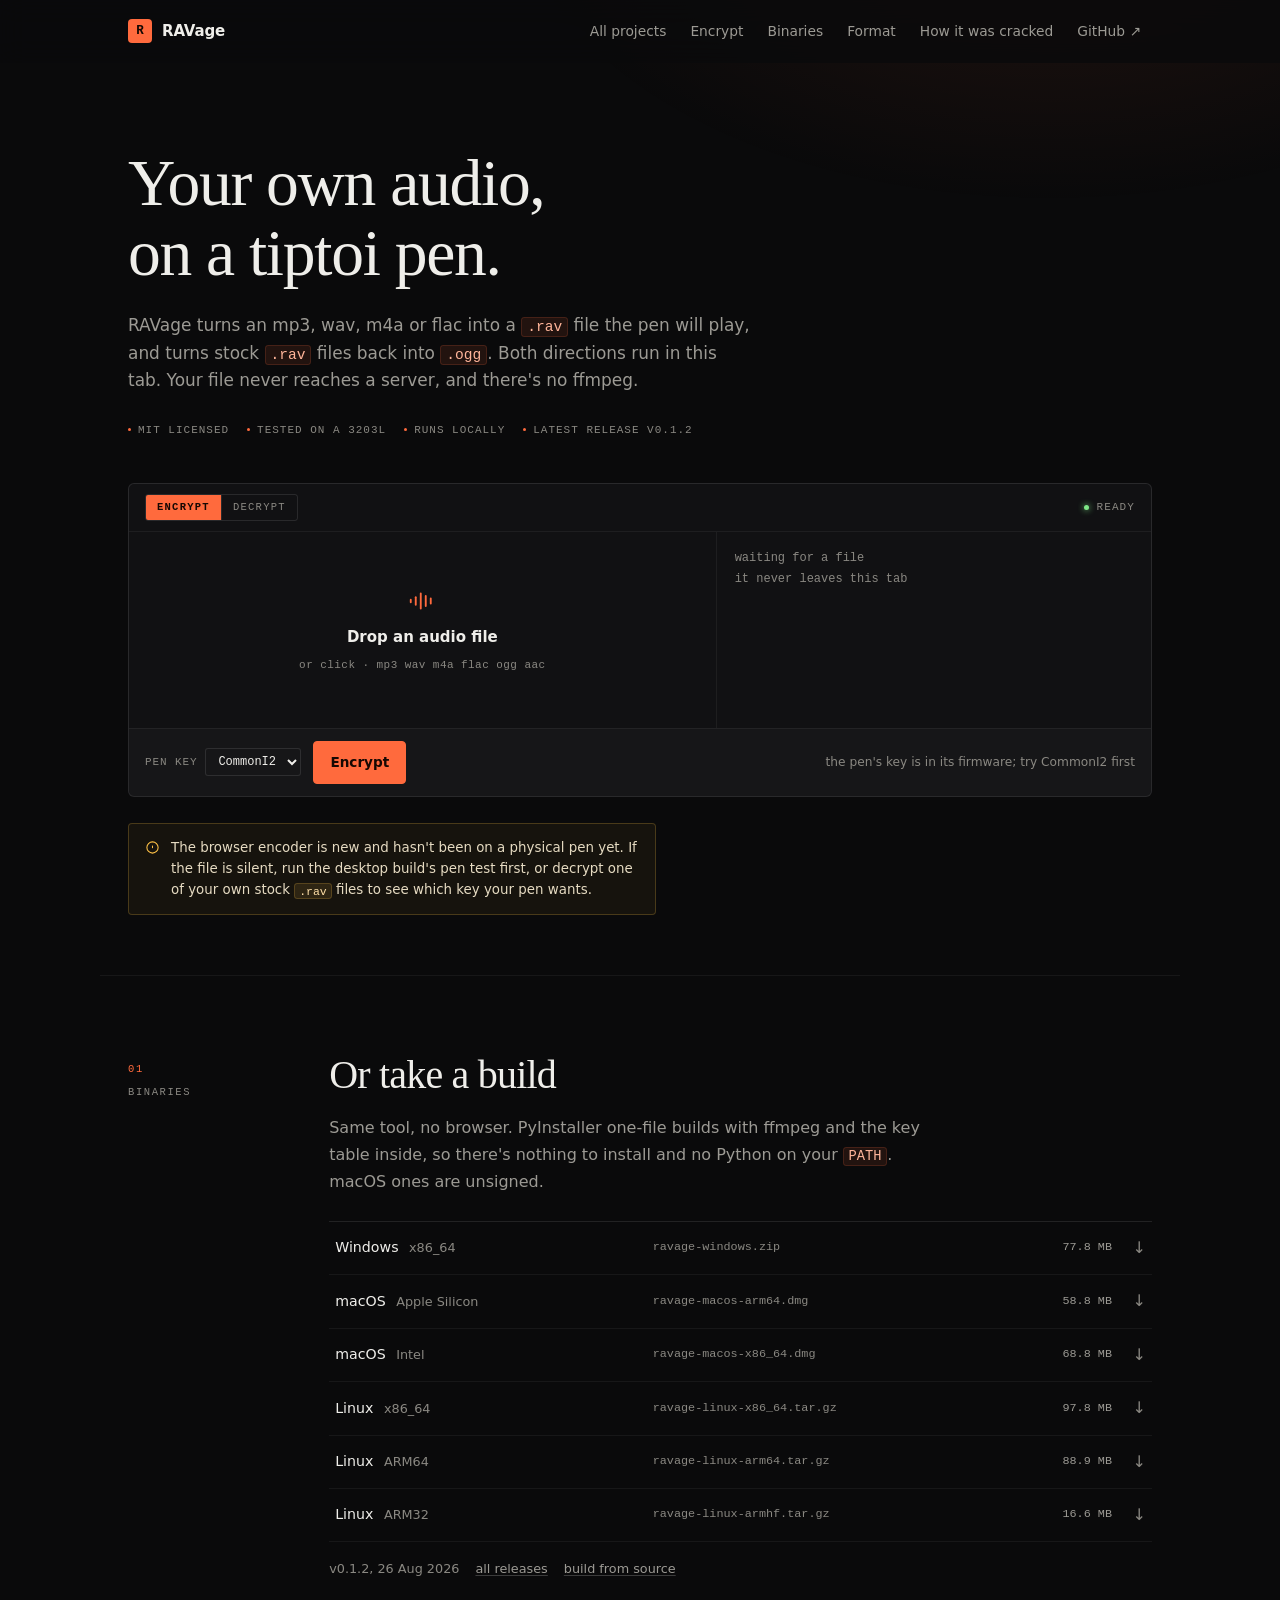
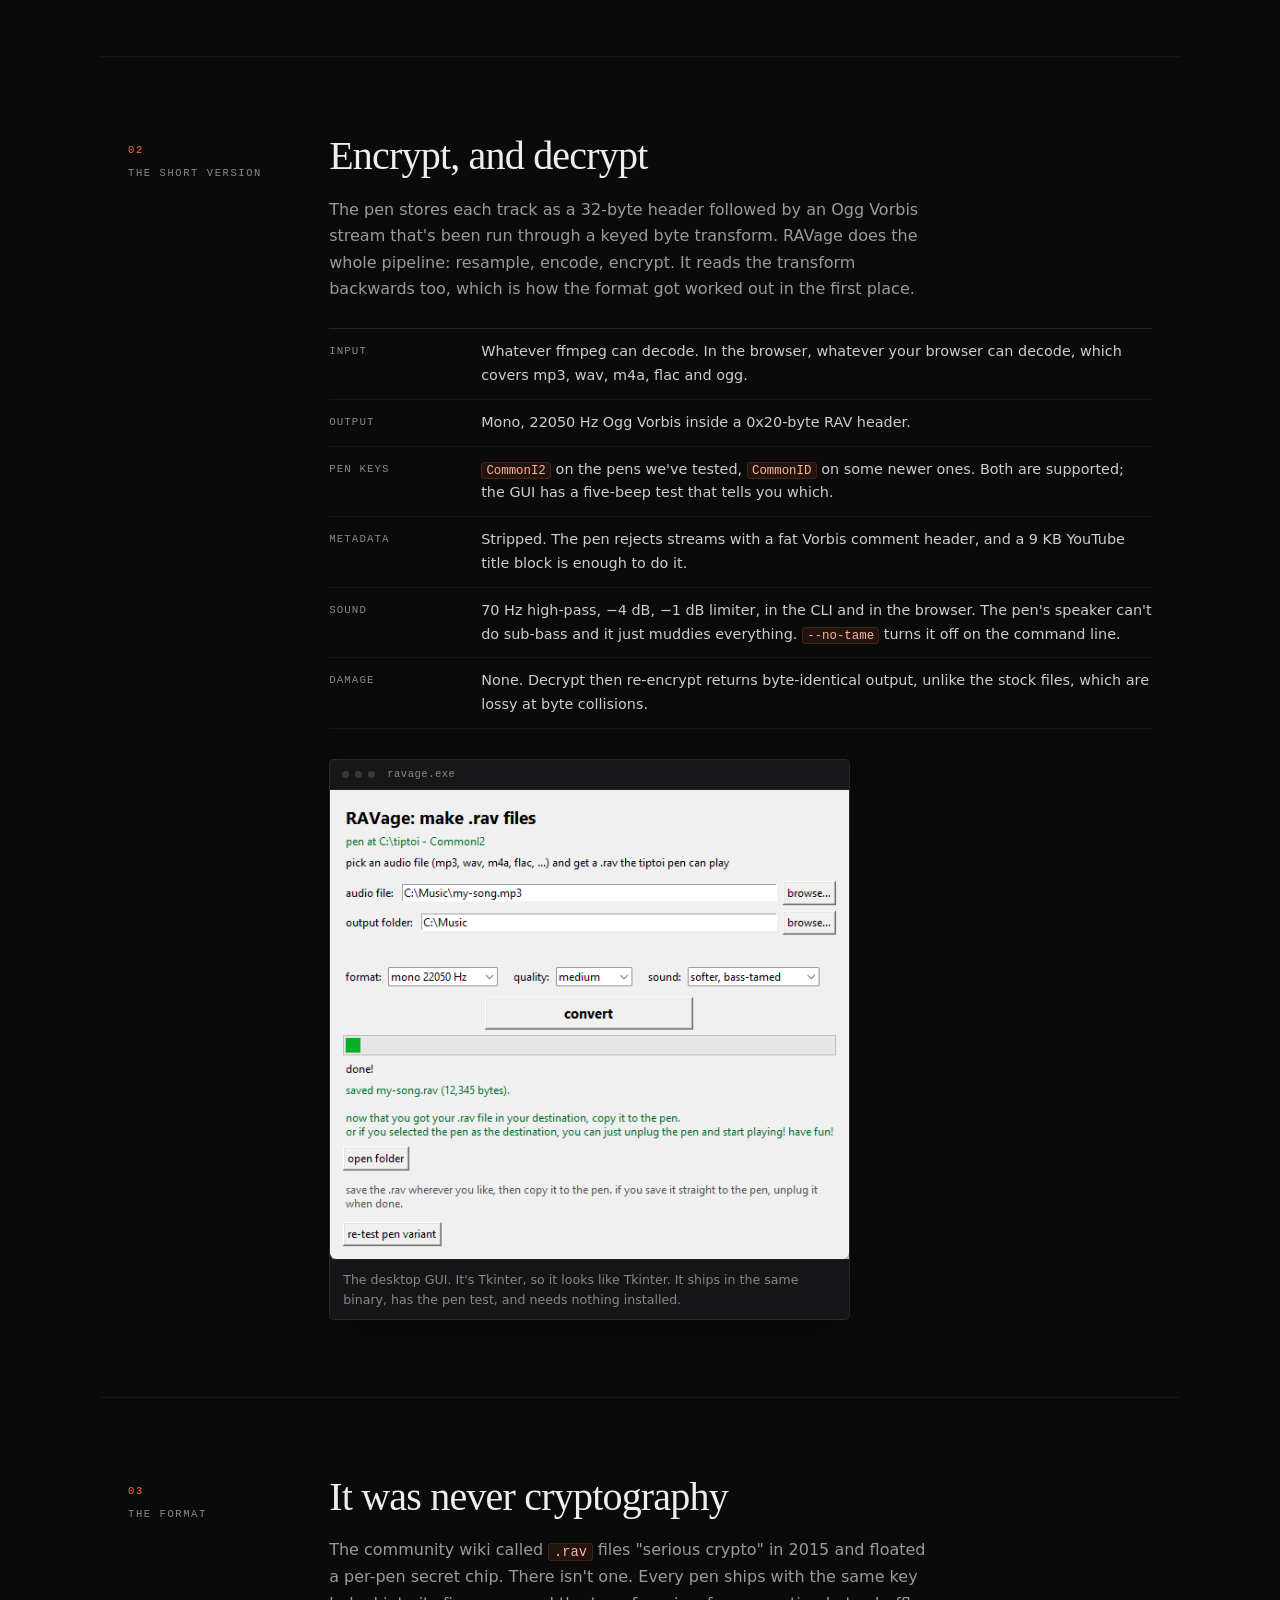
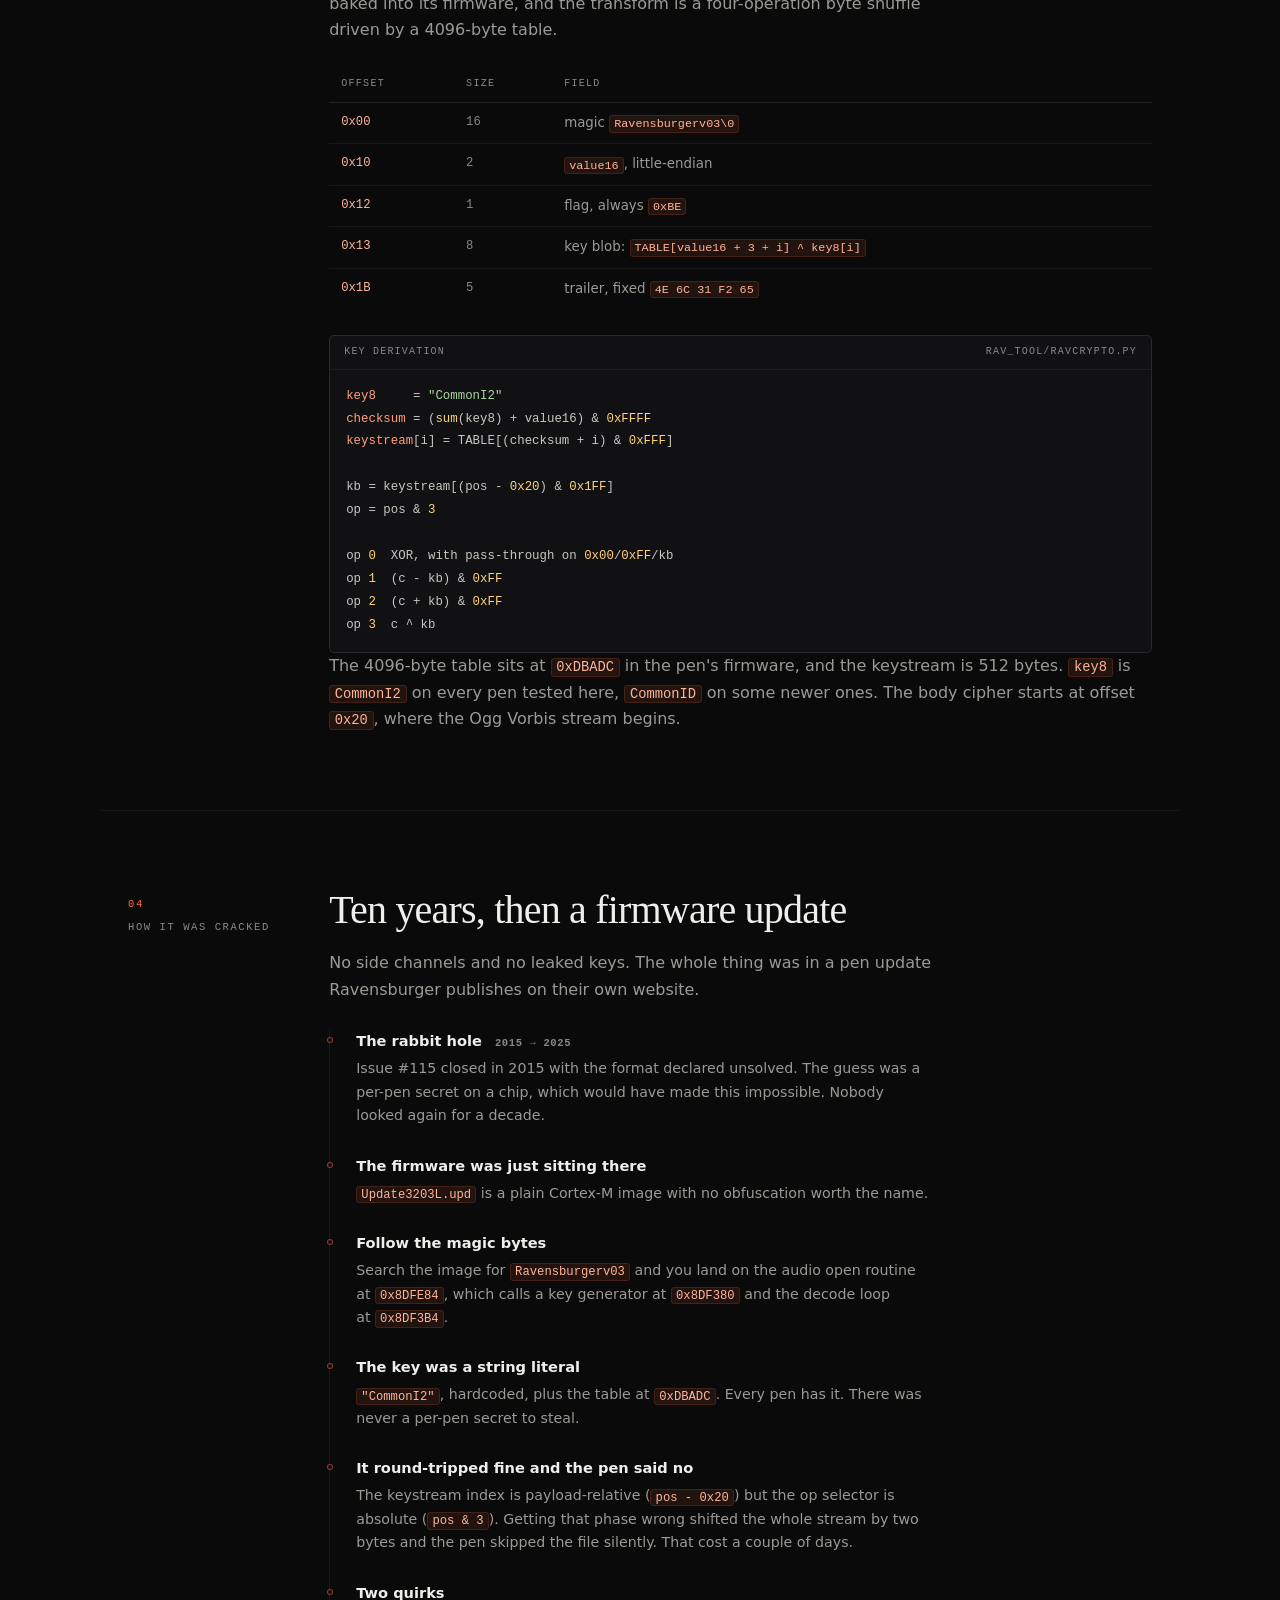
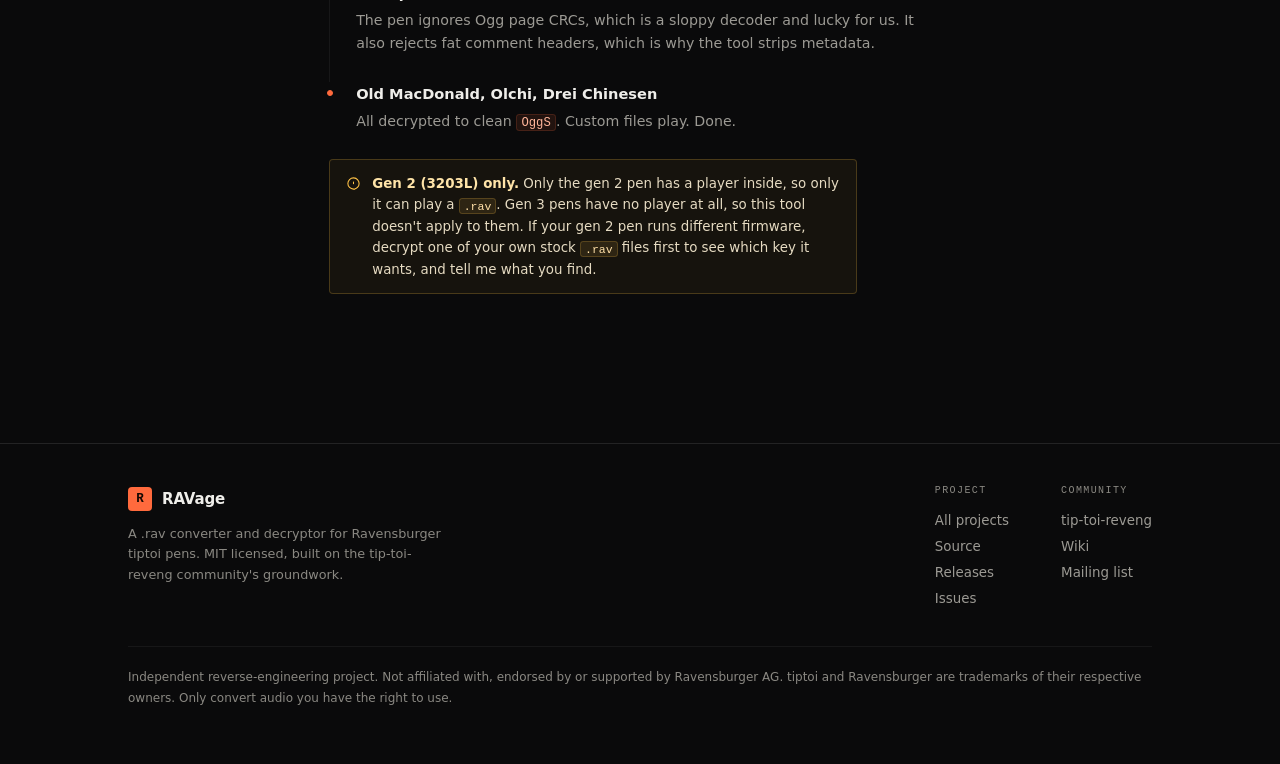
==== commit db89083e: "Expand the project hub and rebuild the WiiWave status page" ====
--- a/ravage/index.html
+++ b/ravage/index.html
@@ -348,8 +348,7 @@
   color:var(--muted-2);font-size:12px;line-height:1.7;
 }
 
-.js .reveal{opacity:0;transform:translateY(10px);transition:opacity .6s var(--ease),transform .6s var(--ease)}
-.js .reveal.in{opacity:1;transform:none}
+.js .reveal{opacity:1;transform:none}
 @media (prefers-reduced-motion:reduce){
   html{scroll-behavior:auto}
   .js .reveal{opacity:1;transform:none;transition:none}
@@ -389,6 +388,7 @@
       <span><i></i>MIT licensed</span>
       <span><i></i>Tested on a 3203L</span>
       <span><i></i>Runs locally</span>
+      <span><i></i>Latest release v0.1.2</span>
     </div>
 
     <div class="conv" id="conv">
@@ -635,6 +635,7 @@
       <div class="footer__cols">
         <div class="footer__col">
           <h3>Project</h3>
+          <a href="/">All projects</a>
           <a href="https://github.com/Markthegamer108/RAVage">Source</a>
           <a href="https://github.com/Markthegamer108/RAVage/releases">Releases</a>
           <a href="https://github.com/Markthegamer108/RAVage/issues">Issues</a>
